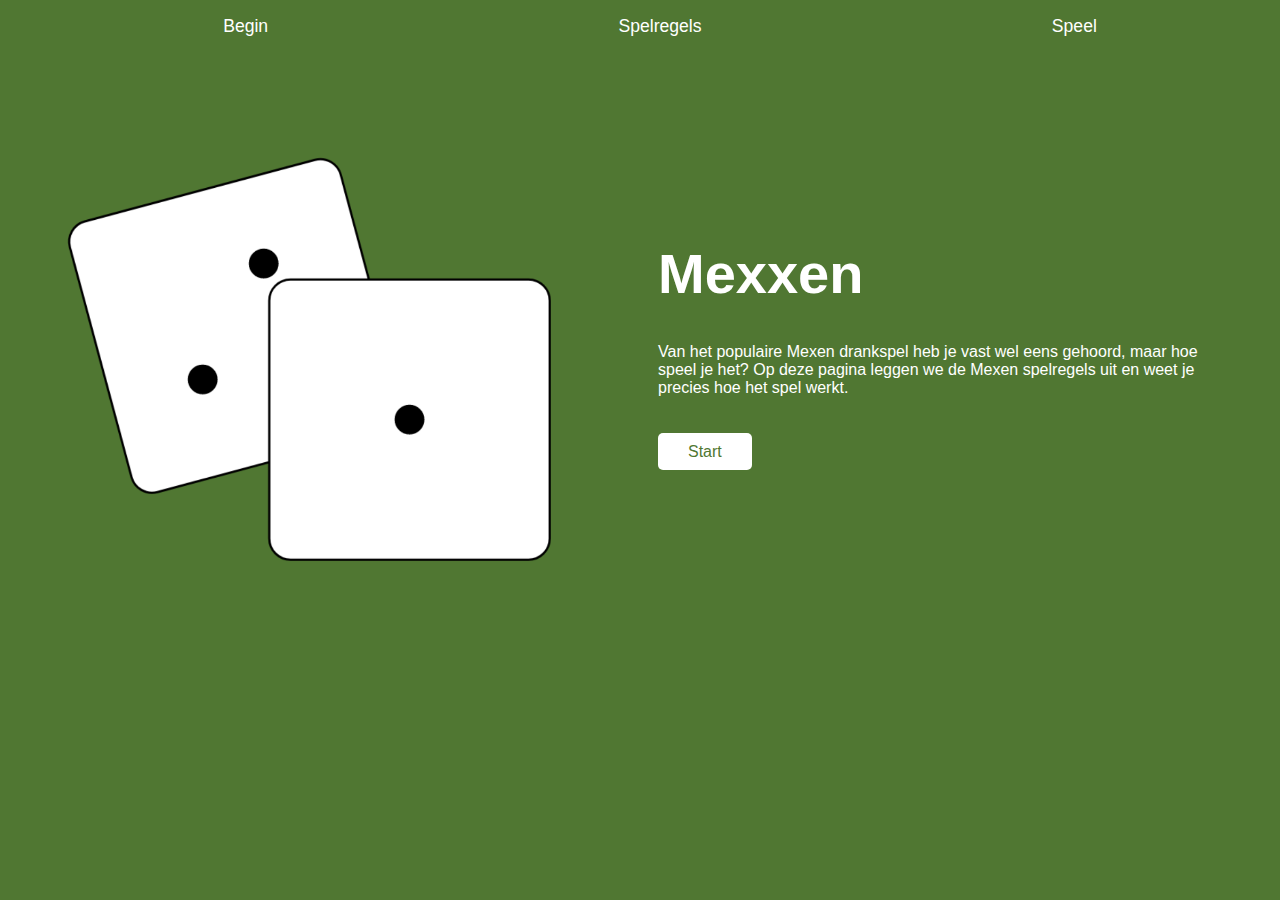
==== index.html @ bce86d3b "test 1" ====
<!DOCTYPE html>
<html class="backroundcolor" lang="nl">
<head>
    <meta charset="UTF-8">
    <meta name="viewport" content="width=device-width, initial-scale=1.0">
    <title>Homepage</title>
    <link rel="stylesheet" href="stylesheet.css">
</head>
<body>
    <header>
        <nav>
            <ul> 
                <li><a href="index.html">Begin</a></li>
                <li><a href="spelregels.html">Spelregels</a></li>
                <li><a href="mexen.html">Speel</a></li>
            </ul>
        </nav>
    </header>
    <section class="homepage">
        <div class="homepage-1">
            <img src="images/homepage-image.png" alt="home page image dice mex">
        </div>
        <div class="homepage-2">
            <h1>Mexxen</h1>
            <p>Van het populaire Mexen drankspel heb je vast wel eens gehoord, maar hoe speel je het? Op deze pagina leggen we de Mexen spelregels uit en weet je precies hoe het spel werkt.</p>
            <div class="startknop"><a href="mexen.html">Start</a></div>
        </div>
    </section>
</body>
</html>
---- stylesheet.css ----
.backroundcolor {
    background-color: #507732;
}

.sexybackround {
    height: 100vh;
}

/* navigatie bar */

ul {
    display: flex;
    justify-content: space-around;
    list-style-type: none;
}

li {
    font-size: 1.1em;
}

a { 
    font-family: 'Gill Sans', 'Gill Sans MT', Calibri, 'Trebuchet MS', sans-serif;
    color: white;
    text-decoration: none;

}

h1, h2, h3, p {
    font-family: 'Gill Sans', 'Gill Sans MT', Calibri, 'Trebuchet MS', sans-serif;
    color: white;
}

/* homepage */

.homepage {
    display: flex;
}

.homepage-1 img {
    padding: 50px;
    width: 500px;
    height: 500px;
}

.homepage-2 {
    color: white;
    padding: 50px;
}

.homepage-2 p {
    padding-bottom: 30px;
}

.homepage-2 h1 {
    padding-top: 100px;
    font-size: 3.5em;
}

.startknop a {
    background-color: white;
    color: #507732;
    padding: 10px;
    padding-left: 30px;
    padding-right: 30px;
    border-radius: 5px;
    border: none;
}

.startknop a:hover {
    background-color: #507732;
    padding: 10px;
    padding-left: 30px;
    padding-right: 30px;
    border-radius: 5px;
    border: 2px solid white;
    color: white;
 
}

.mexpagina {
    display: flex;
    justify-content: center;
}

.dobbelsteen img {
    align-items: baseline;
    width: 400px;
    height: 400px;
}

/* homepage */

button {
    background-color: white;
    color: #507732;
    padding: 10px;
    border-radius: 5px;
    border: none;
}

.werpdobbelstenen button a:hover {
    background-color: #507732;
}

.buttoncontainer {
    display: flex;
    align-items: center;
}

.container {
    width: 100vw;
    display: flex;
    flex-direction: column;
    align-items: center;
}
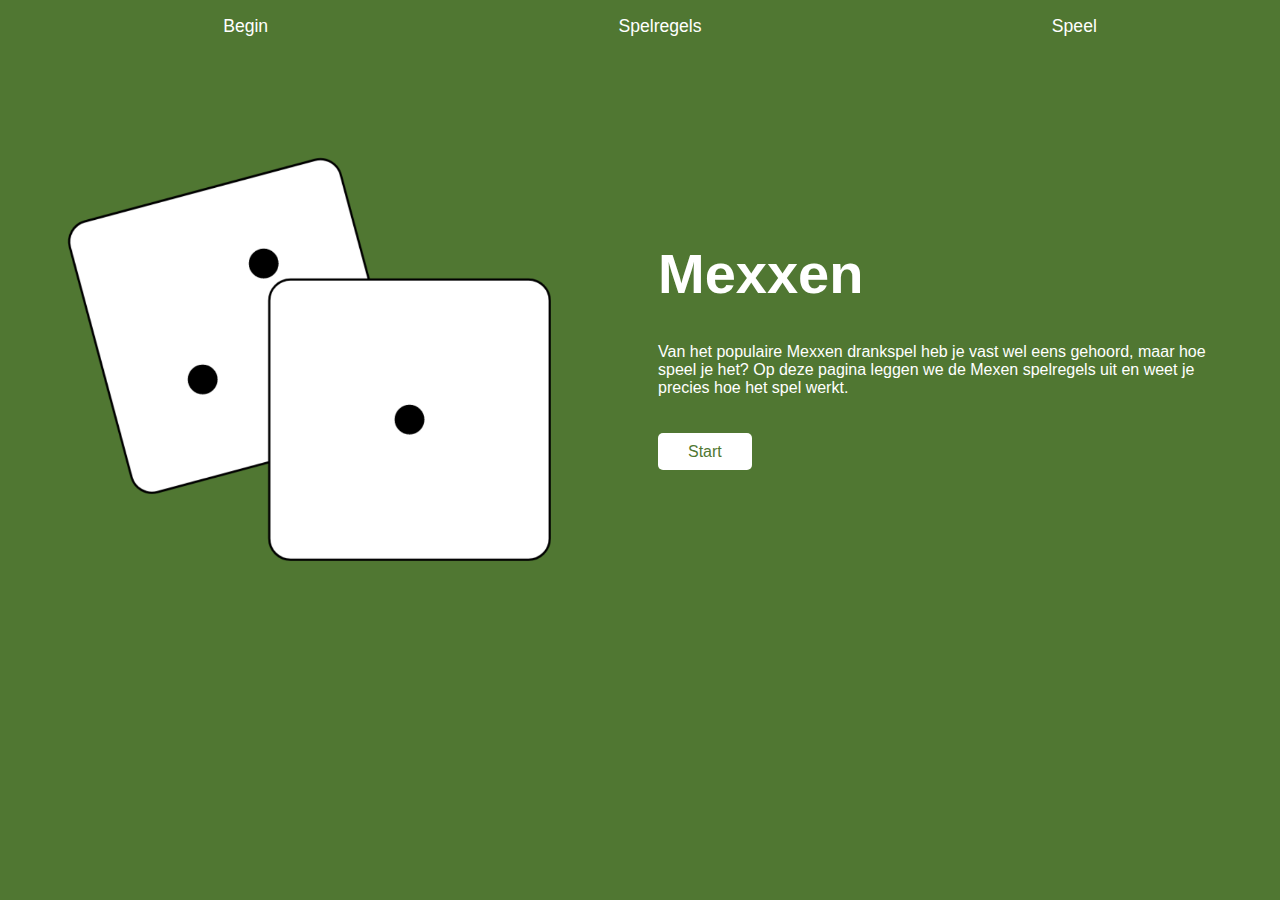
==== commit c9fe99e7: "test 2" ====
--- a/index.html
+++ b/index.html
@@ -5,6 +5,7 @@
     <meta name="viewport" content="width=device-width, initial-scale=1.0">
     <title>Homepage</title>
     <link rel="stylesheet" href="stylesheet.css">
+    <link rel="icon" href="images/homepage-image.png" title="imagex-icon">
 </head>
 <body>
     <header>
@@ -16,13 +17,13 @@
             </ul>
         </nav>
     </header>
-    <section class="homepage">
-        <div class="homepage-1">
+    <section class="section">
+        <div class="section-1">
             <img src="images/homepage-image.png" alt="home page image dice mex">
         </div>
-        <div class="homepage-2">
+        <div class="section-2">
             <h1>Mexxen</h1>
-            <p>Van het populaire Mexen drankspel heb je vast wel eens gehoord, maar hoe speel je het? Op deze pagina leggen we de Mexen spelregels uit en weet je precies hoe het spel werkt.</p>
+            <p>Van het populaire Mexxen drankspel heb je vast wel eens gehoord, maar hoe speel je het? Op deze pagina leggen we de Mexen spelregels uit en weet je precies hoe het spel werkt.</p>
             <div class="startknop"><a href="mexen.html">Start</a></div>
         </div>
     </section>
--- a/stylesheet.css
+++ b/stylesheet.css
@@ -32,26 +32,26 @@
 
 /* homepage */
 
-.homepage {
+.section {
     display: flex;
 }
 
-.homepage-1 img {
+.section-1 img {
     padding: 50px;
     width: 500px;
     height: 500px;
 }
 
-.homepage-2 {
+.section-2 {
     color: white;
     padding: 50px;
 }
 
-.homepage-2 p {
+.section-2 p {
     padding-bottom: 30px;
 }
 
-.homepage-2 h1 {
+.section-2 h1 {
     padding-top: 100px;
     font-size: 3.5em;
 }
@@ -112,4 +112,11 @@
     display: flex;
     flex-direction: column;
     align-items: center;
+}
+
+figure {
+    color: white;
+    font-family: 'Gill Sans', 'Gill Sans MT', Calibri, 'Trebuchet MS', sans-serif;
+    color: white;
+    text-decoration: underline;
 }